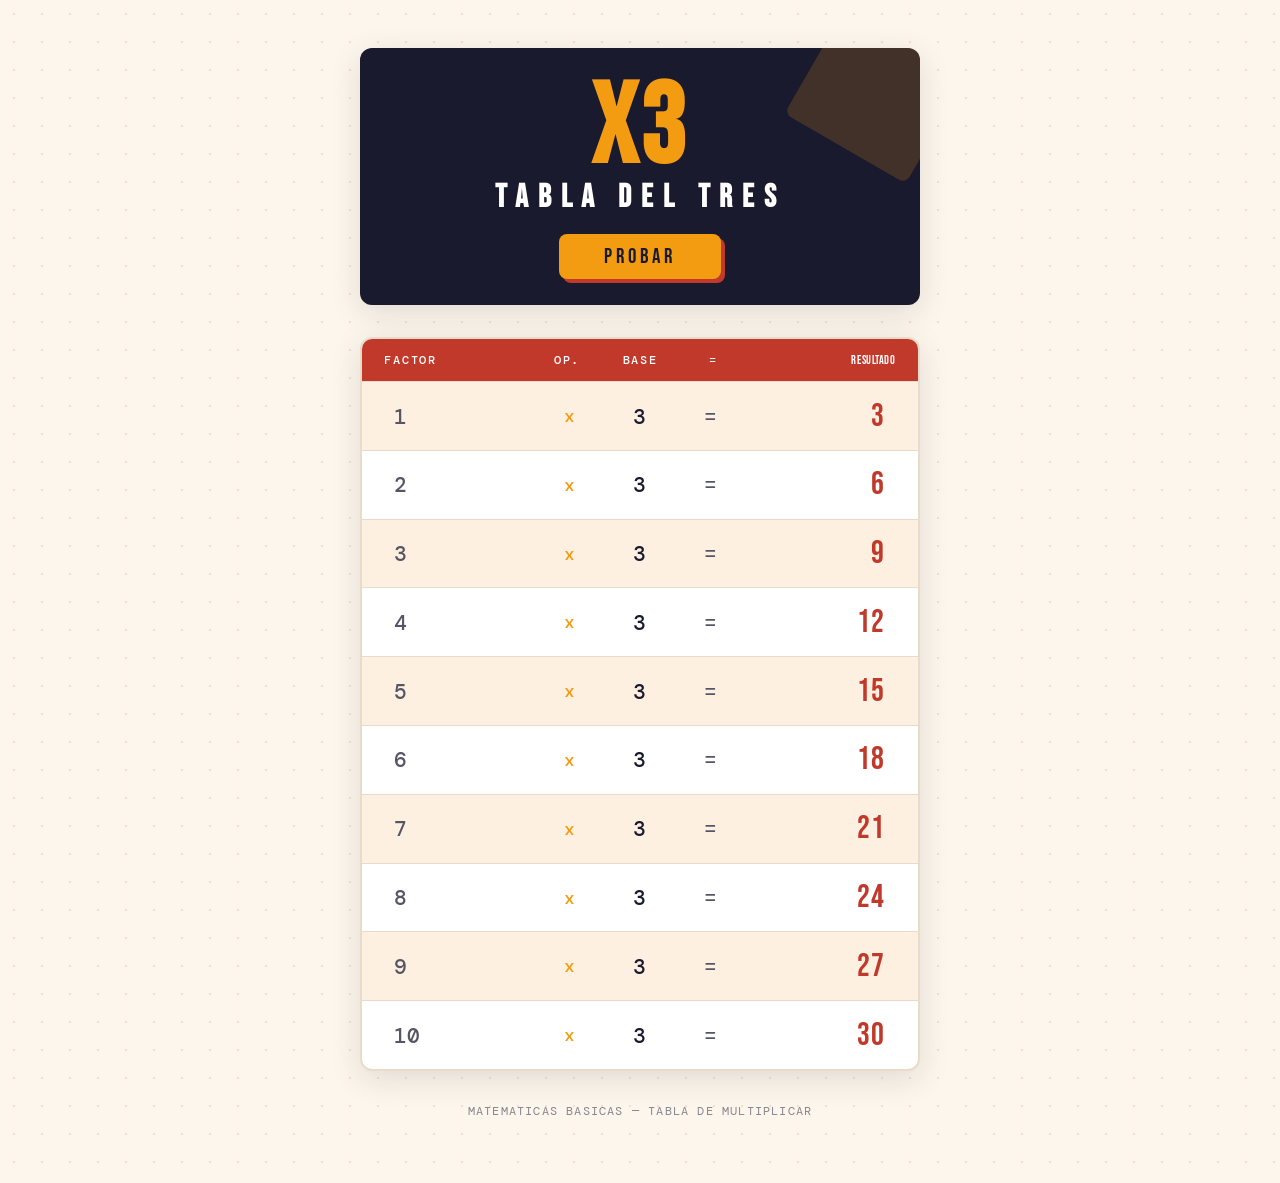
==== multiplicar.html @ 7113e29f "se genero el HTML y CSS mediate IA" ====
<!DOCTYPE html>
<html lang="es">
<head>
  <meta charset="UTF-8" />
  <meta name="viewport" content="width=device-width, initial-scale=1.0" />
  <title>Tabla del 3</title>
  <link rel="preconnect" href="https://fonts.googleapis.com" />
  <link rel="preconnect" href="https://fonts.gstatic.com" crossorigin />
  <link
    href="https://fonts.googleapis.com/css2?family=Bebas+Neue&family=DM+Mono:wght@400;500&display=swap"
    rel="stylesheet"
  />
  <link rel="stylesheet" href="multiplicar.css" />
</head>
<body>

  <div class="page-wrapper">

    <header class="site-header">
      <div class="header-decoration"></div>
      <h1 class="site-title">
        <span class="title-x3">x3</span>
        <span class="title-main">Tabla del Tres</span>
      </h1>
      <button class="btn-probar" type="button">PROBAR</button>
    </header>

    <main class="main-content">
      <div class="table-card">

        <div class="table-row header-row">
          <span class="cell cell-factor">Factor</span>
          <span class="cell cell-op">Op.</span>
          <span class="cell cell-base">Base</span>
          <span class="cell cell-eq">=</span>
          <span class="cell cell-result">Resultado</span>
        </div>

        <div class="table-row">
          <span class="cell cell-factor">1</span>
          <span class="cell cell-op">x</span>
          <span class="cell cell-base">3</span>
          <span class="cell cell-eq">=</span>
          <span class="cell cell-result">3</span>
        </div>

        <div class="table-row">
          <span class="cell cell-factor">2</span>
          <span class="cell cell-op">x</span>
          <span class="cell cell-base">3</span>
          <span class="cell cell-eq">=</span>
          <span class="cell cell-result">6</span>
        </div>

        <div class="table-row">
          <span class="cell cell-factor">3</span>
          <span class="cell cell-op">x</span>
          <span class="cell cell-base">3</span>
          <span class="cell cell-eq">=</span>
          <span class="cell cell-result">9</span>
        </div>

        <div class="table-row">
          <span class="cell cell-factor">4</span>
          <span class="cell cell-op">x</span>
          <span class="cell cell-base">3</span>
          <span class="cell cell-eq">=</span>
          <span class="cell cell-result">12</span>
        </div>

        <div class="table-row">
          <span class="cell cell-factor">5</span>
          <span class="cell cell-op">x</span>
          <span class="cell cell-base">3</span>
          <span class="cell cell-eq">=</span>
          <span class="cell cell-result">15</span>
        </div>

        <div class="table-row">
          <span class="cell cell-factor">6</span>
          <span class="cell cell-op">x</span>
          <span class="cell cell-base">3</span>
          <span class="cell cell-eq">=</span>
          <span class="cell cell-result">18</span>
        </div>

        <div class="table-row">
          <span class="cell cell-factor">7</span>
          <span class="cell cell-op">x</span>
          <span class="cell cell-base">3</span>
          <span class="cell cell-eq">=</span>
          <span class="cell cell-result">21</span>
        </div>

        <div class="table-row">
          <span class="cell cell-factor">8</span>
          <span class="cell cell-op">x</span>
          <span class="cell cell-base">3</span>
          <span class="cell cell-eq">=</span>
          <span class="cell cell-result">24</span>
        </div>

        <div class="table-row">
          <span class="cell cell-factor">9</span>
          <span class="cell cell-op">x</span>
          <span class="cell cell-base">3</span>
          <span class="cell cell-eq">=</span>
          <span class="cell cell-result">27</span>
        </div>

        <div class="table-row row-last">
          <span class="cell cell-factor">10</span>
          <span class="cell cell-op">x</span>
          <span class="cell cell-base">3</span>
          <span class="cell cell-eq">=</span>
          <span class="cell cell-result">30</span>
        </div>

      </div>
    </main>

    <footer class="site-footer">
      <p>Matematicas Basicas &mdash; Tabla de Multiplicar</p>
    </footer>

  </div>

</body>
</html>
---- multiplicar.css ----
/* ============================================
   estilos.css  —  Tabla del 3
   Guarda este archivo con el nombre: estilos.css
   en la misma carpeta que index.html
   ============================================ */

/* ---------- Variables ---------- */
:root {
  --clr-bg:        #fdf6ec;
  --clr-surface:   #ffffff;
  --clr-primary:   #c0392b;
  --clr-primary-d: #96281b;
  --clr-accent:    #f39c12;
  --clr-dark:      #1a1a2e;
  --clr-mid:       #555566;
  --clr-border:    #e8dcc8;
  --clr-row-alt:   #fdf0e0;
  --clr-result:    #c0392b;

  --ff-display: 'Bebas Neue', sans-serif;
  --ff-mono:    'DM Mono', monospace;

  --radius:  12px;
  --shadow:  0 8px 32px rgba(26,26,46,0.12);
  --trans:   0.25s ease;
}

/* ---------- Reset & Base ---------- */
*, *::before, *::after {
  box-sizing: border-box;
  margin: 0;
  padding: 0;
}

html {
  font-size: 16px;
  scroll-behavior: smooth;
}

body {
  background-color: var(--clr-bg);
  color: var(--clr-dark);
  font-family: var(--ff-mono);
  min-height: 100vh;
  /* Subtle dot-grid texture (CSS only) */
  background-image:
    radial-gradient(circle, #c0392b22 1px, transparent 1px);
  background-size: 28px 28px;
}

/* ---------- Page Wrapper ---------- */
.page-wrapper {
  min-height: 100vh;
  display: flex;
  flex-direction: column;
  align-items: center;
  padding: 2rem 1rem 3rem;
  gap: 2rem;
}

/* ---------- Header ---------- */
.site-header {
  position: relative;
  width: 100%;
  max-width: 560px;
  display: flex;
  flex-direction: column;
  align-items: center;
  gap: 1.2rem;
  padding: 2rem 2rem 1.6rem;
  background: var(--clr-dark);
  border-radius: var(--radius);
  box-shadow: var(--shadow);
  overflow: hidden;
}

/* Decorative diagonal stripe */
.header-decoration {
  position: absolute;
  top: -30px;
  right: -30px;
  width: 140px;
  height: 140px;
  background: var(--clr-accent);
  transform: rotate(30deg);
  opacity: 0.18;
  border-radius: 8px;
  pointer-events: none;
}

/* ---------- Title ---------- */
.site-title {
  display: flex;
  flex-direction: column;
  align-items: center;
  line-height: 1;
  gap: 0.1rem;
}

.title-x3 {
  font-family: var(--ff-display);
  font-size: clamp(4rem, 14vw, 7rem);
  color: var(--clr-accent);
  letter-spacing: 0.04em;
  line-height: 0.9;
  animation: fadeSlideDown 0.6s ease both;
}

.title-main {
  font-family: var(--ff-display);
  font-size: clamp(1.2rem, 5vw, 2rem);
  color: var(--clr-surface);
  letter-spacing: 0.3em;
  text-transform: uppercase;
  animation: fadeSlideDown 0.7s 0.1s ease both;
}

/* ---------- Button PROBAR ---------- */
.btn-probar {
  font-family: var(--ff-display);
  font-size: 1.3rem;
  letter-spacing: 0.2em;
  color: var(--clr-dark);
  background: var(--clr-accent);
  border: none;
  border-radius: 8px;
  padding: 0.65rem 2.8rem;
  cursor: pointer;
  box-shadow: 4px 4px 0px var(--clr-primary);
  transition: transform var(--trans), box-shadow var(--trans);
  animation: fadeSlideDown 0.8s 0.2s ease both;
}

.btn-probar:hover {
  transform: translate(-2px, -2px);
  box-shadow: 6px 6px 0px var(--clr-primary);
}

.btn-probar:active {
  transform: translate(2px, 2px);
  box-shadow: 2px 2px 0px var(--clr-primary);
}

/* ---------- Main Content ---------- */
.main-content {
  width: 100%;
  max-width: 560px;
  animation: fadeSlideUp 0.7s 0.3s ease both;
}

/* ---------- Table Card ---------- */
.table-card {
  background: var(--clr-surface);
  border-radius: var(--radius);
  box-shadow: var(--shadow);
  overflow: hidden;
  border: 2px solid var(--clr-border);
}

/* ---------- Rows ---------- */
.table-row {
  display: grid;
  grid-template-columns: 2fr 1fr 1fr 1fr 2fr;
  align-items: center;
  padding: 0.75rem 1.4rem;
  border-bottom: 1px solid var(--clr-border);
  transition: background var(--trans);
}

.table-row:nth-child(even) {
  background: var(--clr-row-alt);
}

.table-row:hover {
  background: #fdebd0;
}

.table-row.header-row {
  background: var(--clr-primary);
  color: #ffffff;
  font-size: 0.72rem;
  letter-spacing: 0.15em;
  text-transform: uppercase;
  padding: 0.85rem 1.4rem;
  cursor: default;
}

.table-row.header-row:hover {
  background: var(--clr-primary);
}

.table-row.row-last {
  border-bottom: none;
}

/* ---------- Cells ---------- */
.cell {
  font-family: var(--ff-mono);
  font-size: clamp(1rem, 3.5vw, 1.3rem);
  text-align: center;
}

.cell-factor {
  text-align: left;
  font-weight: 500;
  color: var(--clr-mid);
}

.cell-op {
  color: var(--clr-accent);
  font-weight: 500;
  font-size: 1.1em;
}

.cell-base {
  color: var(--clr-dark);
  font-weight: 500;
}

.cell-eq {
  color: var(--clr-mid);
}

.cell-result {
  text-align: right;
  font-family: var(--ff-display);
  font-size: clamp(1.4rem, 5vw, 2rem);
  color: var(--clr-result);
  letter-spacing: 0.05em;
}

/* Override header cells */
.header-row .cell,
.header-row .cell-factor,
.header-row .cell-op,
.header-row .cell-base,
.header-row .cell-eq,
.header-row .cell-result {
  color: #ffffff;
  font-size: 0.72rem;
}

/* ---------- Footer ---------- */
.site-footer {
  font-size: 0.75rem;
  color: var(--clr-mid);
  letter-spacing: 0.1em;
  text-transform: uppercase;
  opacity: 0.7;
}

/* ---------- Animations ---------- */
@keyframes fadeSlideDown {
  from {
    opacity: 0;
    transform: translateY(-18px);
  }
  to {
    opacity: 1;
    transform: translateY(0);
  }
}

@keyframes fadeSlideUp {
  from {
    opacity: 0;
    transform: translateY(22px);
  }
  to {
    opacity: 1;
    transform: translateY(0);
  }
}

/* ---------- Responsive ---------- */
@media (max-width: 400px) {
  .site-header {
    padding: 1.5rem 1rem 1.2rem;
  }

  .table-row {
    padding: 0.65rem 0.9rem;
    grid-template-columns: 1.5fr 0.8fr 0.8fr 0.8fr 1.8fr;
  }

  .btn-probar {
    font-size: 1.1rem;
    padding: 0.6rem 2rem;
  }
}

@media (min-width: 768px) {
  .page-wrapper {
    padding: 3rem 2rem 4rem;
  }

  .table-row {
    padding: 0.9rem 2rem;
  }
}
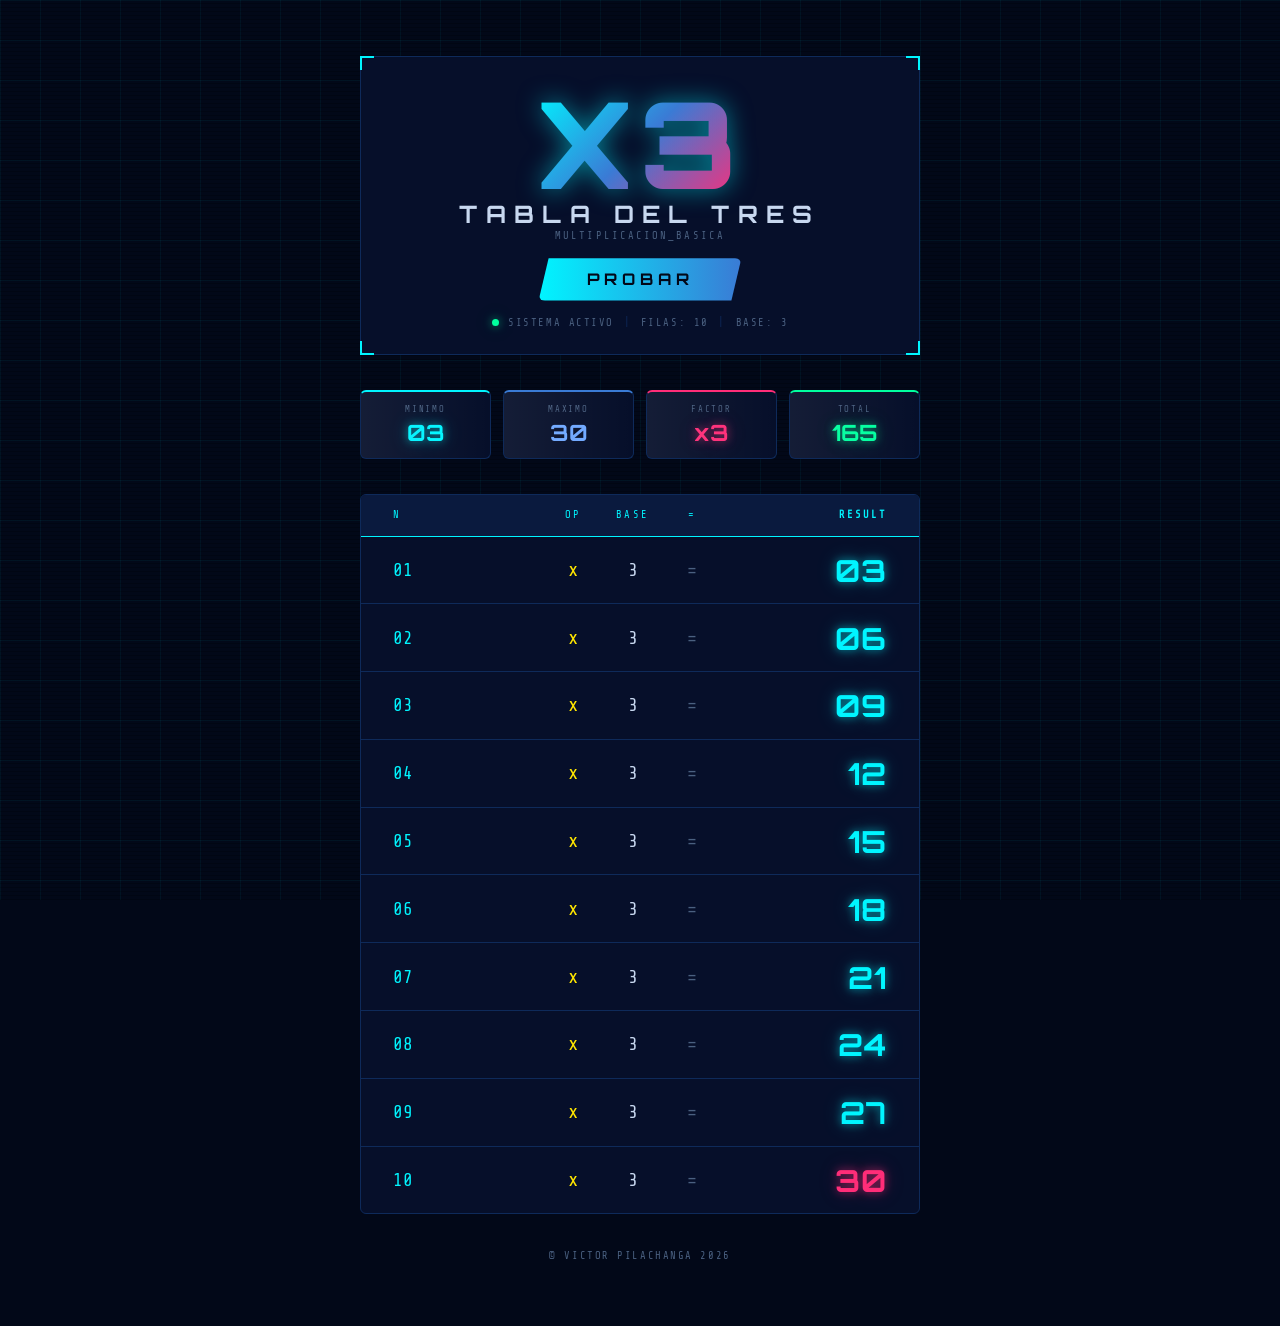
==== commit da47648a: "se mejoro la interfaz mediante IA" ====
--- a/multiplicar.html
+++ b/multiplicar.html
@@ -2,128 +2,167 @@
 <html lang="es">
 <head>
   <meta charset="UTF-8" />
-  <meta name="viewport" content="width=device-width, initial-scale=1.0" />
-  <title>Tabla del 3</title>
+  <meta name="viewport" content="width=device-width, initial-scale=1.0"/>
+  <title>Tabla del 3 — Tech Edition</title>
+  <link rel="stylesheet" href="multiplicar.css" />
   <link rel="preconnect" href="https://fonts.googleapis.com" />
   <link rel="preconnect" href="https://fonts.gstatic.com" crossorigin />
-  <link
-    href="https://fonts.googleapis.com/css2?family=Bebas+Neue&family=DM+Mono:wght@400;500&display=swap"
-    rel="stylesheet"
-  />
-  <link rel="stylesheet" href="multiplicar.css" />
+  <link href="https://fonts.googleapis.com/css2?family=Orbitron:wght@400;700;900&family=Share+Tech+Mono&family=Exo+2:wght@300;400;600&display=swap" rel="stylesheet" />
 </head>
 <body>
 
+  <!-- Grid Background -->
+  <div class="bg-grid" aria-hidden="true"></div>
+  <div class="scanlines" aria-hidden="true"></div>
+
   <div class="page-wrapper">
 
+    <!-- HEADER -->
     <header class="site-header">
-      <div class="header-decoration"></div>
-      <h1 class="site-title">
-        <span class="title-x3">x3</span>
-        <span class="title-main">Tabla del Tres</span>
-      </h1>
+      <div class="corner tl" aria-hidden="true"></div>
+      <div class="corner tr" aria-hidden="true"></div>
+      <div class="corner bl" aria-hidden="true"></div>
+      <div class="corner br" aria-hidden="true"></div>
+
+
+      <div class="site-title">
+        <span class="title-x3">X3</span>
+        <span class="title-main">TABLA DEL TRES</span>
+        <span class="title-sub">MULTIPLICACION_BASICA</span>
+      </div>
+
       <button class="btn-probar" type="button">PROBAR</button>
+
+      <div class="status-bar">
+        <span class="status-dot" aria-hidden="true"></span>
+        SISTEMA ACTIVO
+        <span class="status-sep" aria-hidden="true">|</span>
+        FILAS: 10
+        <span class="status-sep" aria-hidden="true">|</span>
+        BASE: 3
+      </div>
     </header>
 
+    <!-- STATS -->
+    <div class="stats-strip">
+      <div class="stat-card stat-cyan">
+        <span class="stat-label">MINIMO</span>
+        <span class="stat-value">03</span>
+      </div>
+      <div class="stat-card stat-blue">
+        <span class="stat-label">MAXIMO</span>
+        <span class="stat-value">30</span>
+      </div>
+      <div class="stat-card stat-pink">
+        <span class="stat-label">FACTOR</span>
+        <span class="stat-value">x3</span>
+      </div>
+      <div class="stat-card stat-green">
+        <span class="stat-label">TOTAL</span>
+        <span class="stat-value">165</span>
+      </div>
+    </div>
+
+    <!-- TABLE -->
     <main class="main-content">
       <div class="table-card">
 
         <div class="table-row header-row">
-          <span class="cell cell-factor">Factor</span>
-          <span class="cell cell-op">Op.</span>
-          <span class="cell cell-base">Base</span>
+          <span class="cell cell-factor">N</span>
+          <span class="cell cell-op">OP</span>
+          <span class="cell cell-base">BASE</span>
           <span class="cell cell-eq">=</span>
-          <span class="cell cell-result">Resultado</span>
+          <span class="cell cell-result">RESULT</span>
         </div>
 
-        <div class="table-row">
-          <span class="cell cell-factor">1</span>
+        <div class="table-row" style="--i:1">
+          <span class="cell cell-factor">01</span>
           <span class="cell cell-op">x</span>
           <span class="cell cell-base">3</span>
           <span class="cell cell-eq">=</span>
-          <span class="cell cell-result">3</span>
+          <span class="cell cell-result">03</span>
         </div>
 
-        <div class="table-row">
-          <span class="cell cell-factor">2</span>
+        <div class="table-row" style="--i:2">
+          <span class="cell cell-factor">02</span>
           <span class="cell cell-op">x</span>
           <span class="cell cell-base">3</span>
           <span class="cell cell-eq">=</span>
-          <span class="cell cell-result">6</span>
+          <span class="cell cell-result">06</span>
         </div>
 
-        <div class="table-row">
-          <span class="cell cell-factor">3</span>
+        <div class="table-row" style="--i:3">
+          <span class="cell cell-factor">03</span>
           <span class="cell cell-op">x</span>
           <span class="cell cell-base">3</span>
           <span class="cell cell-eq">=</span>
-          <span class="cell cell-result">9</span>
+          <span class="cell cell-result">09</span>
         </div>
 
-        <div class="table-row">
-          <span class="cell cell-factor">4</span>
+        <div class="table-row" style="--i:4">
+          <span class="cell cell-factor">04</span>
           <span class="cell cell-op">x</span>
           <span class="cell cell-base">3</span>
           <span class="cell cell-eq">=</span>
           <span class="cell cell-result">12</span>
         </div>
 
-        <div class="table-row">
-          <span class="cell cell-factor">5</span>
+        <div class="table-row" style="--i:5">
+          <span class="cell cell-factor">05</span>
           <span class="cell cell-op">x</span>
           <span class="cell cell-base">3</span>
           <span class="cell cell-eq">=</span>
           <span class="cell cell-result">15</span>
         </div>
 
-        <div class="table-row">
-          <span class="cell cell-factor">6</span>
+        <div class="table-row" style="--i:6">
+          <span class="cell cell-factor">06</span>
           <span class="cell cell-op">x</span>
           <span class="cell cell-base">3</span>
           <span class="cell cell-eq">=</span>
           <span class="cell cell-result">18</span>
         </div>
 
-        <div class="table-row">
-          <span class="cell cell-factor">7</span>
+        <div class="table-row" style="--i:7">
+          <span class="cell cell-factor">07</span>
           <span class="cell cell-op">x</span>
           <span class="cell cell-base">3</span>
           <span class="cell cell-eq">=</span>
           <span class="cell cell-result">21</span>
         </div>
 
-        <div class="table-row">
-          <span class="cell cell-factor">8</span>
+        <div class="table-row" style="--i:8">
+          <span class="cell cell-factor">08</span>
           <span class="cell cell-op">x</span>
           <span class="cell cell-base">3</span>
           <span class="cell cell-eq">=</span>
           <span class="cell cell-result">24</span>
         </div>
 
-        <div class="table-row">
-          <span class="cell cell-factor">9</span>
+        <div class="table-row" style="--i:9">
+          <span class="cell cell-factor">09</span>
           <span class="cell cell-op">x</span>
           <span class="cell cell-base">3</span>
           <span class="cell cell-eq">=</span>
           <span class="cell cell-result">27</span>
         </div>
 
-        <div class="table-row row-last">
+        <div class="table-row row-last" style="--i:10">
           <span class="cell cell-factor">10</span>
           <span class="cell cell-op">x</span>
           <span class="cell cell-base">3</span>
           <span class="cell cell-eq">=</span>
-          <span class="cell cell-result">30</span>
+          <span class="cell cell-result neon-pink">30</span>
         </div>
 
       </div>
     </main>
 
+    <!-- FOOTER -->
     <footer class="site-footer">
-      <p>Matematicas Basicas &mdash; Tabla de Multiplicar</p>
+      <span>&copy; VICTOR PILACHANGA 2026</span>
     </footer>
 
   </div>
-
 </body>
 </html>
--- a/multiplicar.css
+++ b/multiplicar.css
@@ -1,31 +1,38 @@
-/* ============================================
-   estilos.css  —  Tabla del 3
-   Guarda este archivo con el nombre: estilos.css
-   en la misma carpeta que index.html
-   ============================================ */
+/* ============================================================
+   estilos.css  —  Tabla del 3  |  Tech / Cyberpunk Edition
+   Guardar como: estilos.css  (misma carpeta que index.html)
+   ============================================================ */
+
+/* ---------- Google Fonts (fallback local) ---------- */
+/* Ya cargadas desde el <head> del HTML */
 
 /* ---------- Variables ---------- */
 :root {
-  --clr-bg:        #fdf6ec;
-  --clr-surface:   #ffffff;
-  --clr-primary:   #c0392b;
-  --clr-primary-d: #96281b;
-  --clr-accent:    #f39c12;
-  --clr-dark:      #1a1a2e;
-  --clr-mid:       #555566;
-  --clr-border:    #e8dcc8;
-  --clr-row-alt:   #fdf0e0;
-  --clr-result:    #c0392b;
-
-  --ff-display: 'Bebas Neue', sans-serif;
-  --ff-mono:    'DM Mono', monospace;
-
-  --radius:  12px;
-  --shadow:  0 8px 32px rgba(26,26,46,0.12);
-  --trans:   0.25s ease;
-}
-
-/* ---------- Reset & Base ---------- */
+  --clr-bg:        #020818;
+  --clr-surface:   #060f2a;
+  --clr-surface2:  #0a1a3e;
+  --clr-border:    #0e2a5a;
+  --clr-cyan:      #00f5ff;
+  --clr-blue:      #3a7bd5;
+  --clr-pink:      #ff2d78;
+  --clr-green:     #00ff9f;
+  --clr-yellow:    #ffe600;
+  --clr-text:      #c8d8f0;
+  --clr-muted:     #4a6080;
+
+  --ff-display: 'Orbitron', monospace;
+  --ff-mono:    'Share Tech Mono', monospace;
+  --ff-body:    'Exo 2', sans-serif;
+
+  --glow-cyan:  0 0 8px #00f5ff88, 0 0 20px #00f5ff44;
+  --glow-pink:  0 0 8px #ff2d7888, 0 0 20px #ff2d7844;
+  --glow-green: 0 0 8px #00ff9f88, 0 0 20px #00ff9f44;
+
+  --radius: 6px;
+  --trans: 0.25s ease;
+}
+
+/* ---------- Reset ---------- */
 *, *::before, *::after {
   box-sizing: border-box;
   margin: 0;
@@ -39,23 +46,55 @@
 
 body {
   background-color: var(--clr-bg);
-  color: var(--clr-dark);
-  font-family: var(--ff-mono);
+  color: var(--clr-text);
+  font-family: var(--ff-body);
   min-height: 100vh;
-  /* Subtle dot-grid texture (CSS only) */
+  overflow-x: hidden;
+}
+
+/* ---------- Animated Grid Background ---------- */
+.bg-grid {
+  position: fixed;
+  inset: 0;
   background-image:
-    radial-gradient(circle, #c0392b22 1px, transparent 1px);
-  background-size: 28px 28px;
+    linear-gradient(rgba(0,245,255,0.05) 1px, transparent 1px),
+    linear-gradient(90deg, rgba(0,245,255,0.05) 1px, transparent 1px);
+  background-size: 40px 40px;
+  animation: gridScroll 18s linear infinite;
+  pointer-events: none;
+  z-index: 0;
+}
+
+@keyframes gridScroll {
+  from { background-position: 0 0; }
+  to   { background-position: 40px 40px; }
+}
+
+/* ---------- Scanlines Overlay ---------- */
+.scanlines {
+  position: fixed;
+  inset: 0;
+  background: repeating-linear-gradient(
+    to bottom,
+    transparent 0px,
+    transparent 3px,
+    rgba(0,0,0,0.18) 3px,
+    rgba(0,0,0,0.18) 4px
+  );
+  pointer-events: none;
+  z-index: 1;
 }
 
 /* ---------- Page Wrapper ---------- */
 .page-wrapper {
+  position: relative;
+  z-index: 2;
   min-height: 100vh;
   display: flex;
   flex-direction: column;
   align-items: center;
-  padding: 2rem 1rem 3rem;
-  gap: 2rem;
+  padding: 2.5rem 1rem 3rem;
+  gap: 1.8rem;
 }
 
 /* ---------- Header ---------- */
@@ -66,26 +105,47 @@
   display: flex;
   flex-direction: column;
   align-items: center;
-  gap: 1.2rem;
+  gap: 1rem;
   padding: 2rem 2rem 1.6rem;
-  background: var(--clr-dark);
+  background: var(--clr-surface);
+  border: 1px solid var(--clr-border);
   border-radius: var(--radius);
-  box-shadow: var(--shadow);
-  overflow: hidden;
-}
-
-/* Decorative diagonal stripe */
-.header-decoration {
+  animation: fadeDown 0.7s ease both;
+}
+
+/* HUD Corner decorations */
+.corner {
   position: absolute;
-  top: -30px;
-  right: -30px;
-  width: 140px;
-  height: 140px;
-  background: var(--clr-accent);
-  transform: rotate(30deg);
-  opacity: 0.18;
-  border-radius: 8px;
-  pointer-events: none;
+  width: 14px;
+  height: 14px;
+  border-color: var(--clr-cyan);
+  border-style: solid;
+}
+.corner.tl { top: -1px; left: -1px;
+  border-width: 2px 0 0 2px; }
+.corner.tr { top: -1px; right: -1px;
+  border-width: 2px 2px 0 0; }
+.corner.bl { bottom: -1px; left: -1px;
+  border-width: 0 0 2px 2px; }
+.corner.br { bottom: -1px; right: -1px;
+  border-width: 0 2px 2px 0; }
+
+/* ---------- Badge ---------- */
+.header-badge {
+  font-family: var(--ff-mono);
+  font-size: 0.65rem;
+  letter-spacing: 0.25em;
+  color: var(--clr-cyan);
+  border: 1px solid var(--clr-cyan);
+  padding: 0.2rem 0.9rem;
+  border-radius: 2px;
+  text-transform: uppercase;
+  animation: pulseBorder 2.5s ease infinite;
+}
+
+@keyframes pulseBorder {
+  0%, 100% { box-shadow: none; }
+  50%       { box-shadow: var(--glow-cyan); }
 }
 
 /* ---------- Title ---------- */
@@ -93,140 +153,306 @@
   display: flex;
   flex-direction: column;
   align-items: center;
-  line-height: 1;
   gap: 0.1rem;
 }
 
 .title-x3 {
   font-family: var(--ff-display);
-  font-size: clamp(4rem, 14vw, 7rem);
-  color: var(--clr-accent);
-  letter-spacing: 0.04em;
+  font-size: clamp(4.5rem, 16vw, 7.5rem);
+  font-weight: 900;
   line-height: 0.9;
-  animation: fadeSlideDown 0.6s ease both;
+  letter-spacing: 0.05em;
+  background: linear-gradient(135deg, var(--clr-cyan) 0%, var(--clr-blue) 50%, var(--clr-pink) 100%);
+  -webkit-background-clip: text;
+  -webkit-text-fill-color: transparent;
+  background-clip: text;
+  animation: gradientShift 4s ease infinite alternate, fadeDown 0.8s ease both;
+  filter: drop-shadow(0 0 12px rgba(0,245,255,0.5));
+}
+
+@keyframes gradientShift {
+  from { filter: drop-shadow(0 0 10px rgba(0,245,255,0.5)); }
+  to   { filter: drop-shadow(0 0 22px rgba(255,45,120,0.6)); }
 }
 
 .title-main {
   font-family: var(--ff-display);
-  font-size: clamp(1.2rem, 5vw, 2rem);
-  color: var(--clr-surface);
-  letter-spacing: 0.3em;
+  font-size: clamp(0.9rem, 3.5vw, 1.5rem);
+  font-weight: 700;
+  color: var(--clr-text);
+  letter-spacing: 0.35em;
   text-transform: uppercase;
-  animation: fadeSlideDown 0.7s 0.1s ease both;
+  animation: fadeDown 0.85s 0.1s ease both;
+}
+
+.title-sub {
+  font-family: var(--ff-mono);
+  font-size: 0.65rem;
+  color: var(--clr-muted);
+  letter-spacing: 0.2em;
+  animation: fadeDown 0.9s 0.15s ease both;
 }
 
 /* ---------- Button PROBAR ---------- */
 .btn-probar {
   font-family: var(--ff-display);
-  font-size: 1.3rem;
+  font-size: 1rem;
+  font-weight: 700;
+  letter-spacing: 0.3em;
+  color: var(--clr-bg);
+  background: linear-gradient(90deg, var(--clr-cyan), var(--clr-blue));
+  border: none;
+  border-radius: var(--radius);
+  padding: 0.7rem 3rem;
+  cursor: pointer;
+  clip-path: polygon(10px 0%, 100% 0%, calc(100% - 10px) 100%, 0% 100%);
+  position: relative;
+  overflow: hidden;
+  transition: transform var(--trans), box-shadow var(--trans);
+  animation: fadeDown 0.95s 0.2s ease both;
+}
+
+.btn-probar::before {
+  content: '';
+  position: absolute;
+  inset: 0;
+  background: linear-gradient(90deg, transparent, rgba(255,255,255,0.25), transparent);
+  transform: translateX(-100%);
+  transition: transform 0.45s ease;
+}
+
+.btn-probar:hover {
+  transform: translateY(-3px);
+  box-shadow: 0 6px 24px rgba(0,245,255,0.5);
+}
+
+.btn-probar:hover::before {
+  transform: translateX(100%);
+}
+
+.btn-probar:active {
+  transform: translateY(0px);
+  box-shadow: none;
+}
+
+/* ---------- Status Bar ---------- */
+.status-bar {
+  font-family: var(--ff-mono);
+  font-size: 0.65rem;
+  letter-spacing: 0.15em;
+  color: var(--clr-muted);
+  display: flex;
+  align-items: center;
+  gap: 0.6rem;
+  text-transform: uppercase;
+}
+
+.status-dot {
+  display: inline-block;
+  width: 7px;
+  height: 7px;
+  border-radius: 50%;
+  background: var(--clr-green);
+  box-shadow: var(--glow-green);
+  animation: blink 1.4s step-end infinite;
+}
+
+@keyframes blink {
+  0%, 100% { opacity: 1; }
+  50%       { opacity: 0.2; }
+}
+
+.status-sep {
+  color: var(--clr-border);
+}
+
+/* ---------- Stats Strip ---------- */
+.stats-strip {
+  display: grid;
+  grid-template-columns: repeat(4, 1fr);
+  gap: 0.75rem;
+  width: 100%;
+  max-width: 560px;
+  animation: fadeUp 0.8s 0.3s ease both;
+}
+
+.stat-card {
+  position: relative;
+  background: var(--clr-surface);
+  border: 1px solid var(--clr-border);
+  border-radius: var(--radius);
+  padding: 0.75rem 0.5rem;
+  display: flex;
+  flex-direction: column;
+  align-items: center;
+  gap: 0.2rem;
+  overflow: hidden;
+}
+
+/* Sweep animation on each card */
+.stat-card::after {
+  content: '';
+  position: absolute;
+  top: 0; left: -100%; right: 0; bottom: 0;
+  background: linear-gradient(90deg, transparent, rgba(255,255,255,0.06), transparent);
+  animation: sweep 3s ease infinite;
+}
+
+.stat-card:nth-child(2)::after { animation-delay: 0.5s; }
+.stat-card:nth-child(3)::after { animation-delay: 1s; }
+.stat-card:nth-child(4)::after { animation-delay: 1.5s; }
+
+@keyframes sweep {
+  from { transform: translateX(0); }
+  to   { transform: translateX(300%); }
+}
+
+.stat-cyan  { border-top: 2px solid var(--clr-cyan); }
+.stat-blue  { border-top: 2px solid var(--clr-blue); }
+.stat-pink  { border-top: 2px solid var(--clr-pink); }
+.stat-green { border-top: 2px solid var(--clr-green); }
+
+.stat-label {
+  font-family: var(--ff-mono);
+  font-size: 0.55rem;
   letter-spacing: 0.2em;
-  color: var(--clr-dark);
-  background: var(--clr-accent);
-  border: none;
-  border-radius: 8px;
-  padding: 0.65rem 2.8rem;
-  cursor: pointer;
-  box-shadow: 4px 4px 0px var(--clr-primary);
-  transition: transform var(--trans), box-shadow var(--trans);
-  animation: fadeSlideDown 0.8s 0.2s ease both;
-}
-
-.btn-probar:hover {
-  transform: translate(-2px, -2px);
-  box-shadow: 6px 6px 0px var(--clr-primary);
-}
-
-.btn-probar:active {
-  transform: translate(2px, 2px);
-  box-shadow: 2px 2px 0px var(--clr-primary);
-}
+  color: var(--clr-muted);
+  text-transform: uppercase;
+}
+
+.stat-value {
+  font-family: var(--ff-display);
+  font-size: clamp(1rem, 3.5vw, 1.4rem);
+  font-weight: 700;
+  color: var(--clr-text);
+}
+
+.stat-cyan  .stat-value { color: var(--clr-cyan);  text-shadow: var(--glow-cyan); }
+.stat-pink  .stat-value { color: var(--clr-pink);  text-shadow: var(--glow-pink); }
+.stat-green .stat-value { color: var(--clr-green); text-shadow: var(--glow-green); }
+.stat-blue  .stat-value { color: #6fa8ff; }
 
 /* ---------- Main Content ---------- */
 .main-content {
   width: 100%;
   max-width: 560px;
-  animation: fadeSlideUp 0.7s 0.3s ease both;
+  animation: fadeUp 0.9s 0.4s ease both;
 }
 
 /* ---------- Table Card ---------- */
 .table-card {
   background: var(--clr-surface);
+  border: 1px solid var(--clr-border);
   border-radius: var(--radius);
-  box-shadow: var(--shadow);
   overflow: hidden;
-  border: 2px solid var(--clr-border);
 }
 
 /* ---------- Rows ---------- */
 .table-row {
   display: grid;
-  grid-template-columns: 2fr 1fr 1fr 1fr 2fr;
-  align-items: center;
-  padding: 0.75rem 1.4rem;
+  grid-template-columns: 2fr 0.8fr 0.8fr 0.8fr 2.2fr;
+  align-items: center;
+  padding: 0.8rem 1.5rem;
   border-bottom: 1px solid var(--clr-border);
+  position: relative;
+  overflow: hidden;
+  opacity: 0;
+  animation: rowReveal 0.5s ease forwards;
+  animation-delay: calc(0.05s * var(--i, 0) + 0.5s);
   transition: background var(--trans);
 }
 
-.table-row:nth-child(even) {
-  background: var(--clr-row-alt);
-}
-
 .table-row:hover {
-  background: #fdebd0;
-}
-
-.table-row.header-row {
-  background: var(--clr-primary);
-  color: #ffffff;
-  font-size: 0.72rem;
-  letter-spacing: 0.15em;
-  text-transform: uppercase;
-  padding: 0.85rem 1.4rem;
-  cursor: default;
-}
-
-.table-row.header-row:hover {
-  background: var(--clr-primary);
-}
-
+  background: var(--clr-surface2);
+}
+
+/* Neon left accent on hover */
+.table-row::before {
+  content: '';
+  position: absolute;
+  left: 0; top: 0; bottom: 0;
+  width: 2px;
+  background: var(--clr-cyan);
+  transform: scaleY(0);
+  transition: transform 0.2s ease;
+  box-shadow: var(--glow-cyan);
+}
+
+.table-row:hover::before {
+  transform: scaleY(1);
+}
+
+.table-row:last-child,
 .table-row.row-last {
   border-bottom: none;
 }
 
+/* Header row */
+.table-row.header-row {
+  background: var(--clr-surface2);
+  border-bottom: 1px solid var(--clr-cyan);
+  opacity: 1;
+  animation: none;
+}
+
+.table-row.header-row::before {
+  display: none;
+}
+
+.table-row.header-row:hover {
+  background: var(--clr-surface2);
+}
+
+@keyframes rowReveal {
+  from {
+    opacity: 0;
+    transform: translateX(-12px);
+  }
+  to {
+    opacity: 1;
+    transform: translateX(0);
+  }
+}
+
 /* ---------- Cells ---------- */
 .cell {
   font-family: var(--ff-mono);
-  font-size: clamp(1rem, 3.5vw, 1.3rem);
+  font-size: clamp(1rem, 3.2vw, 1.15rem);
   text-align: center;
 }
 
 .cell-factor {
   text-align: left;
-  font-weight: 500;
-  color: var(--clr-mid);
+  color: var(--clr-cyan);
+  font-size: clamp(0.9rem, 3vw, 1.1rem);
 }
 
 .cell-op {
-  color: var(--clr-accent);
-  font-weight: 500;
-  font-size: 1.1em;
+  color: var(--clr-yellow);
+  font-size: 1.2em;
 }
 
 .cell-base {
-  color: var(--clr-dark);
-  font-weight: 500;
+  color: var(--clr-text);
 }
 
 .cell-eq {
-  color: var(--clr-mid);
+  color: var(--clr-muted);
 }
 
 .cell-result {
   text-align: right;
   font-family: var(--ff-display);
-  font-size: clamp(1.4rem, 5vw, 2rem);
-  color: var(--clr-result);
-  letter-spacing: 0.05em;
+  font-size: clamp(1.3rem, 5vw, 1.9rem);
+  font-weight: 700;
+  color: var(--clr-cyan);
+  text-shadow: var(--glow-cyan);
+  letter-spacing: 0.04em;
+}
+
+.neon-pink {
+  color: var(--clr-pink) !important;
+  text-shadow: var(--glow-pink) !important;
 }
 
 /* Override header cells */
@@ -236,65 +462,67 @@
 .header-row .cell-base,
 .header-row .cell-eq,
 .header-row .cell-result {
-  color: #ffffff;
-  font-size: 0.72rem;
+  font-family: var(--ff-mono);
+  font-size: 0.65rem;
+  letter-spacing: 0.2em;
+  color: var(--clr-cyan);
+  text-shadow: none;
+  text-transform: uppercase;
 }
 
 /* ---------- Footer ---------- */
 .site-footer {
-  font-size: 0.75rem;
-  color: var(--clr-mid);
-  letter-spacing: 0.1em;
+  font-family: var(--ff-mono);
+  font-size: 0.65rem;
+  letter-spacing: 0.15em;
+  color: var(--clr-muted);
   text-transform: uppercase;
-  opacity: 0.7;
-}
-
-/* ---------- Animations ---------- */
-@keyframes fadeSlideDown {
-  from {
-    opacity: 0;
-    transform: translateY(-18px);
-  }
-  to {
-    opacity: 1;
-    transform: translateY(0);
-  }
-}
-
-@keyframes fadeSlideUp {
-  from {
-    opacity: 0;
-    transform: translateY(22px);
-  }
-  to {
-    opacity: 1;
-    transform: translateY(0);
-  }
+  display: flex;
+  gap: 0.7rem;
+  align-items: center;
+  animation: fadeUp 1s 1s ease both;
+  opacity: 0;
+}
+
+/* ---------- Global Animations ---------- */
+@keyframes fadeDown {
+  from { opacity: 0; transform: translateY(-16px); }
+  to   { opacity: 1; transform: translateY(0); }
+}
+
+@keyframes fadeUp {
+  from { opacity: 0; transform: translateY(16px); }
+  to   { opacity: 1; transform: translateY(0); }
 }
 
 /* ---------- Responsive ---------- */
-@media (max-width: 400px) {
+@media (max-width: 420px) {
+  .stats-strip {
+    grid-template-columns: repeat(2, 1fr);
+  }
+
+  .table-row {
+    padding: 0.7rem 0.9rem;
+    grid-template-columns: 1.5fr 0.7fr 0.7fr 0.7fr 1.8fr;
+  }
+
   .site-header {
     padding: 1.5rem 1rem 1.2rem;
   }
 
-  .table-row {
-    padding: 0.65rem 0.9rem;
-    grid-template-columns: 1.5fr 0.8fr 0.8fr 0.8fr 1.8fr;
-  }
-
   .btn-probar {
-    font-size: 1.1rem;
-    padding: 0.6rem 2rem;
+    padding: 0.65rem 2rem;
+    font-size: 0.9rem;
   }
 }
 
 @media (min-width: 768px) {
   .page-wrapper {
-    padding: 3rem 2rem 4rem;
+    padding: 3.5rem 2rem 4rem;
+    gap: 2.2rem;
   }
 
   .table-row {
     padding: 0.9rem 2rem;
   }
-}
+}
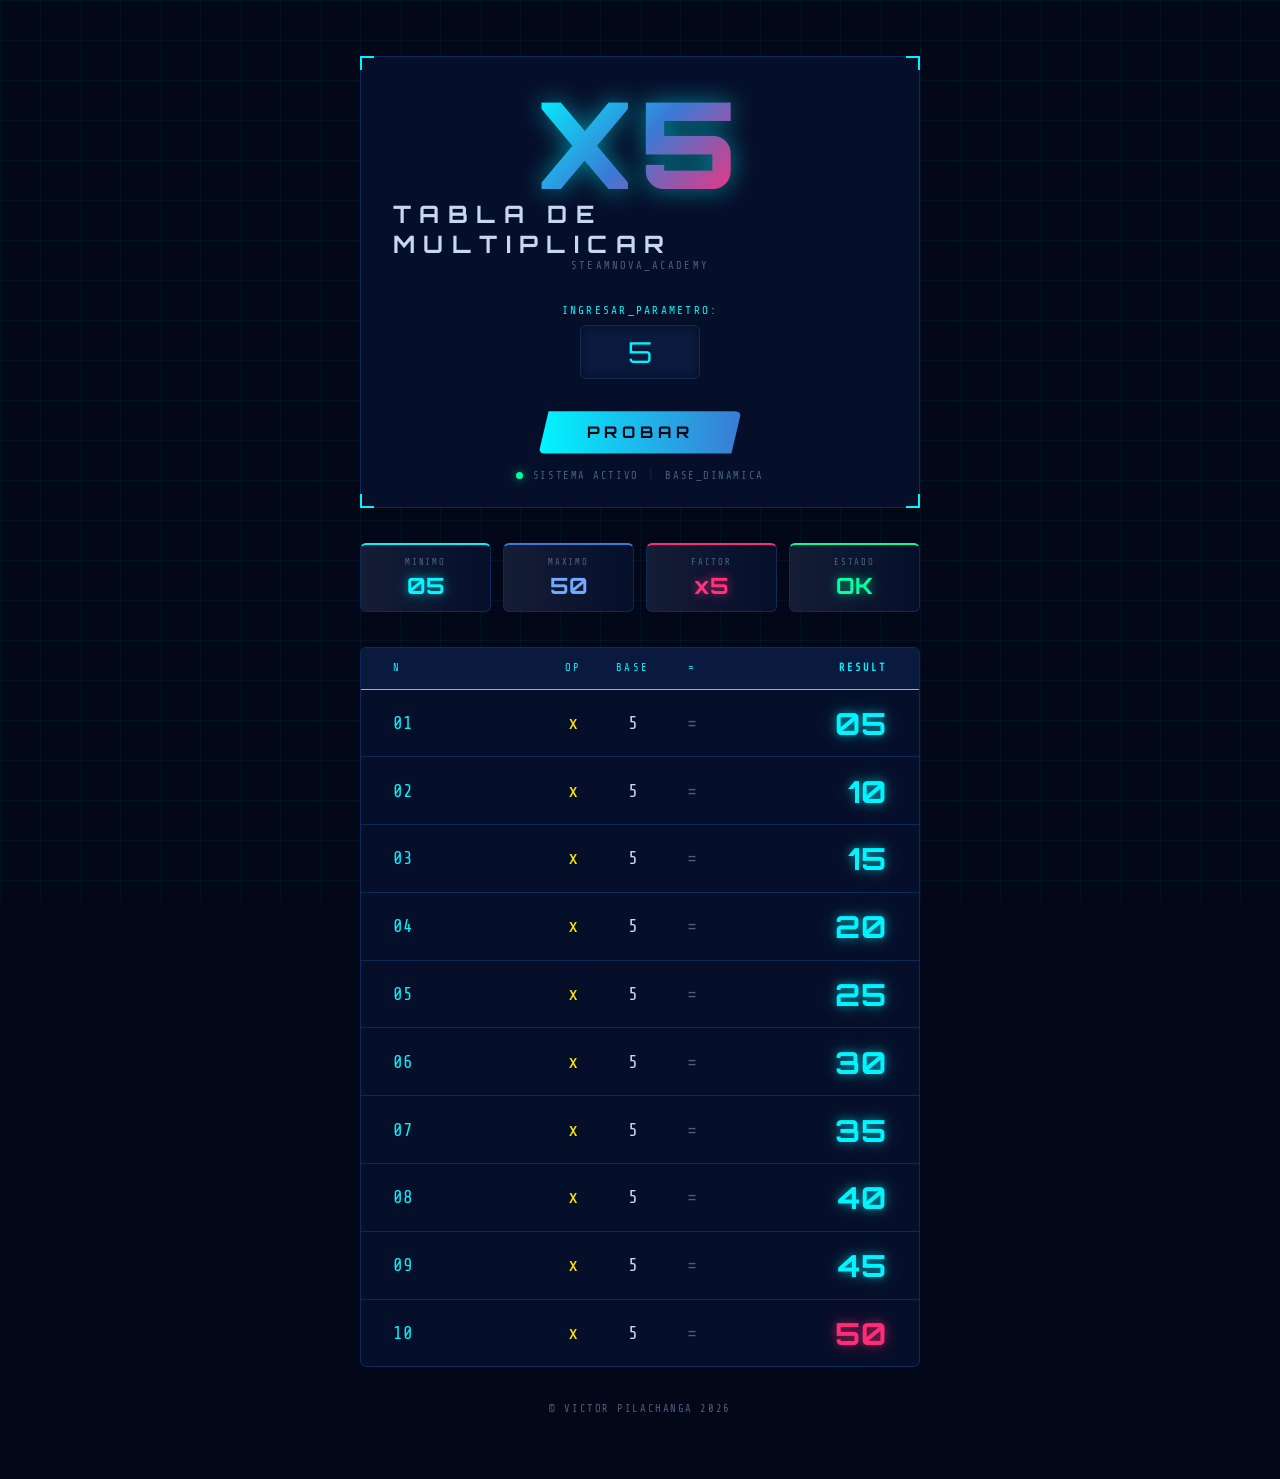
==== commit 535e534f: "se creo la caja de txt para que el usuario interactue" ====
--- a/multiplicar.html
+++ b/multiplicar.html
@@ -3,7 +3,7 @@
 <head>
   <meta charset="UTF-8" />
   <meta name="viewport" content="width=device-width, initial-scale=1.0"/>
-  <title>Tabla del 3 — Tech Edition</title>
+  <title>Tabla de Multiplicar — STEAMNOVA Edition</title>
   <link rel="stylesheet" href="multiplicar.css" />
   <link rel="preconnect" href="https://fonts.googleapis.com" />
   <link rel="preconnect" href="https://fonts.gstatic.com" crossorigin />
@@ -11,62 +11,61 @@
 </head>
 <body>
 
-  <!-- Grid Background -->
   <div class="bg-grid" aria-hidden="true"></div>
   <div class="scanlines" aria-hidden="true"></div>
 
   <div class="page-wrapper">
 
-    <!-- HEADER -->
     <header class="site-header">
       <div class="corner tl" aria-hidden="true"></div>
       <div class="corner tr" aria-hidden="true"></div>
       <div class="corner bl" aria-hidden="true"></div>
       <div class="corner br" aria-hidden="true"></div>
 
-
       <div class="site-title">
-        <span class="title-x3">X3</span>
-        <span class="title-main">TABLA DEL TRES</span>
-        <span class="title-sub">MULTIPLICACION_BASICA</span>
+        <span class="title-x3" id="display-factor">X5</span>
+        <span class="title-main">TABLA DE MULTIPLICAR</span>
+        <span class="title-sub">STEAMNOVA_ACADEMY</span>
       </div>
 
-      <button class="btn-probar" type="button">PROBAR</button>
+      <div class="input-section">
+        <div class="input-wrapper">
+          <label for="numero-base" class="input-label">INGRESAR_PARAMETRO:</label>
+          <input type="number" id="numero-base" class="cyber-input" value="5" min="1" max="99">
+        </div>
+      </div>
+
+      <button class="btn-probar" type="button" onclick="generarTablas()">PROBAR</button>
 
       <div class="status-bar">
         <span class="status-dot" aria-hidden="true"></span>
         SISTEMA ACTIVO
         <span class="status-sep" aria-hidden="true">|</span>
-        FILAS: 10
-        <span class="status-sep" aria-hidden="true">|</span>
-        BASE: 3
+        BASE_DINAMICA
       </div>
     </header>
 
-    <!-- STATS -->
     <div class="stats-strip">
       <div class="stat-card stat-cyan">
         <span class="stat-label">MINIMO</span>
-        <span class="stat-value">03</span>
+        <span class="stat-value" id="stat-min">05</span>
       </div>
       <div class="stat-card stat-blue">
         <span class="stat-label">MAXIMO</span>
-        <span class="stat-value">30</span>
+        <span class="stat-value" id="stat-max">50</span>
       </div>
       <div class="stat-card stat-pink">
         <span class="stat-label">FACTOR</span>
-        <span class="stat-value">x3</span>
+        <span class="stat-value" id="stat-factor">x5</span>
       </div>
       <div class="stat-card stat-green">
-        <span class="stat-label">TOTAL</span>
-        <span class="stat-value">165</span>
+        <span class="stat-label">ESTADO</span>
+        <span class="stat-value">OK</span>
       </div>
     </div>
 
-    <!-- TABLE -->
-    <main class="main-content">
+    <main class="main-content" id="tabla-container">
       <div class="table-card">
-
         <div class="table-row header-row">
           <span class="cell cell-factor">N</span>
           <span class="cell cell-op">OP</span>
@@ -74,95 +73,15 @@
           <span class="cell cell-eq">=</span>
           <span class="cell cell-result">RESULT</span>
         </div>
-
-        <div class="table-row" style="--i:1">
-          <span class="cell cell-factor">01</span>
-          <span class="cell cell-op">x</span>
-          <span class="cell cell-base">3</span>
-          <span class="cell cell-eq">=</span>
-          <span class="cell cell-result">03</span>
         </div>
-
-        <div class="table-row" style="--i:2">
-          <span class="cell cell-factor">02</span>
-          <span class="cell cell-op">x</span>
-          <span class="cell cell-base">3</span>
-          <span class="cell cell-eq">=</span>
-          <span class="cell cell-result">06</span>
-        </div>
-
-        <div class="table-row" style="--i:3">
-          <span class="cell cell-factor">03</span>
-          <span class="cell cell-op">x</span>
-          <span class="cell cell-base">3</span>
-          <span class="cell cell-eq">=</span>
-          <span class="cell cell-result">09</span>
-        </div>
-
-        <div class="table-row" style="--i:4">
-          <span class="cell cell-factor">04</span>
-          <span class="cell cell-op">x</span>
-          <span class="cell cell-base">3</span>
-          <span class="cell cell-eq">=</span>
-          <span class="cell cell-result">12</span>
-        </div>
-
-        <div class="table-row" style="--i:5">
-          <span class="cell cell-factor">05</span>
-          <span class="cell cell-op">x</span>
-          <span class="cell cell-base">3</span>
-          <span class="cell cell-eq">=</span>
-          <span class="cell cell-result">15</span>
-        </div>
-
-        <div class="table-row" style="--i:6">
-          <span class="cell cell-factor">06</span>
-          <span class="cell cell-op">x</span>
-          <span class="cell cell-base">3</span>
-          <span class="cell cell-eq">=</span>
-          <span class="cell cell-result">18</span>
-        </div>
-
-        <div class="table-row" style="--i:7">
-          <span class="cell cell-factor">07</span>
-          <span class="cell cell-op">x</span>
-          <span class="cell cell-base">3</span>
-          <span class="cell cell-eq">=</span>
-          <span class="cell cell-result">21</span>
-        </div>
-
-        <div class="table-row" style="--i:8">
-          <span class="cell cell-factor">08</span>
-          <span class="cell cell-op">x</span>
-          <span class="cell cell-base">3</span>
-          <span class="cell cell-eq">=</span>
-          <span class="cell cell-result">24</span>
-        </div>
-
-        <div class="table-row" style="--i:9">
-          <span class="cell cell-factor">09</span>
-          <span class="cell cell-op">x</span>
-          <span class="cell cell-base">3</span>
-          <span class="cell cell-eq">=</span>
-          <span class="cell cell-result">27</span>
-        </div>
-
-        <div class="table-row row-last" style="--i:10">
-          <span class="cell cell-factor">10</span>
-          <span class="cell cell-op">x</span>
-          <span class="cell cell-base">3</span>
-          <span class="cell cell-eq">=</span>
-          <span class="cell cell-result neon-pink">30</span>
-        </div>
-
-      </div>
     </main>
 
-    <!-- FOOTER -->
     <footer class="site-footer">
       <span>&copy; VICTOR PILACHANGA 2026</span>
     </footer>
 
   </div>
+
+  <script src="multiplicar.js"></script>
 </body>
 </html>
--- a/multiplicar.css
+++ b/multiplicar.css
@@ -525,4 +525,57 @@
   .table-row {
     padding: 0.9rem 2rem;
   }
+}
+
+/* ... (Mantener todo tu CSS anterior y agregar lo siguiente) ... */
+
+.input-section {
+  width: 100%;
+  margin: 1rem 0;
+}
+
+.input-wrapper {
+  display: flex;
+  flex-direction: column;
+  align-items: center;
+  gap: 0.5rem;
+}
+
+.input-label {
+  font-family: var(--ff-mono);
+  font-size: 0.7rem;
+  color: var(--clr-cyan);
+  letter-spacing: 0.2em;
+}
+
+.cyber-input {
+  background: var(--clr-surface2);
+  border: 1px solid var(--clr-border);
+  color: var(--clr-cyan);
+  font-family: var(--ff-display);
+  font-size: 1.8rem;
+  padding: 0.5rem;
+  width: 120px;
+  border-radius: var(--radius);
+  outline: none;
+  text-align: center;
+  transition: all var(--trans);
+  box-shadow: inset 0 0 10px rgba(0,0,0,0.5);
+}
+
+.cyber-input:focus {
+  border-color: var(--clr-cyan);
+  box-shadow: var(--glow-cyan);
+}
+
+/* Eliminar flechas del input number */
+.cyber-input::-webkit-inner-spin-button,
+.cyber-input::-webkit-outer-spin-button {
+  -webkit-appearance: none;
+  margin: 0;
+}
+
+/* Estilo para que el título grande cambie dinámicamente */
+#display-factor {
+    transition: all 0.5s ease;
 }
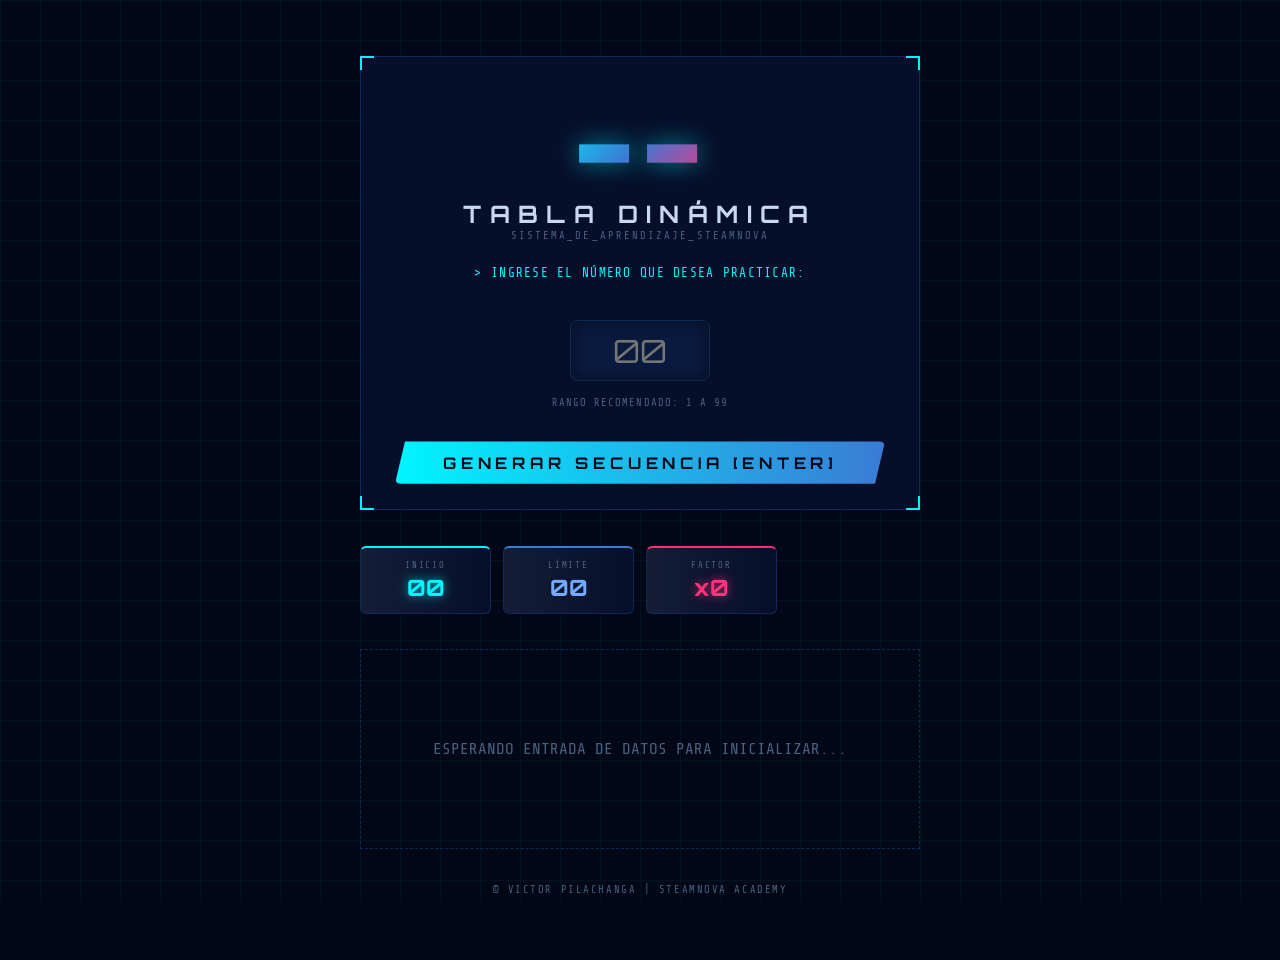
==== commit 0b64815a: "fin del taller" ====
--- a/multiplicar.html
+++ b/multiplicar.html
@@ -3,7 +3,7 @@
 <head>
   <meta charset="UTF-8" />
   <meta name="viewport" content="width=device-width, initial-scale=1.0"/>
-  <title>Tabla de Multiplicar — STEAMNOVA Edition</title>
+  <title>Generador de Tablas — STEAMNOVA</title>
   <link rel="stylesheet" href="multiplicar.css" />
   <link rel="preconnect" href="https://fonts.googleapis.com" />
   <link rel="preconnect" href="https://fonts.gstatic.com" crossorigin />
@@ -17,69 +17,55 @@
   <div class="page-wrapper">
 
     <header class="site-header">
-      <div class="corner tl" aria-hidden="true"></div>
-      <div class="corner tr" aria-hidden="true"></div>
-      <div class="corner bl" aria-hidden="true"></div>
-      <div class="corner br" aria-hidden="true"></div>
+      <div class="corner tl"></div><div class="corner tr"></div>
+      <div class="corner bl"></div><div class="corner br"></div>
 
       <div class="site-title">
-        <span class="title-x3" id="display-factor">X5</span>
-        <span class="title-main">TABLA DE MULTIPLICAR</span>
-        <span class="title-sub">STEAMNOVA_ACADEMY</span>
+        <span class="title-x3" id="display-factor">--</span>
+        <span class="title-main">TABLA DINÁMICA</span>
+        <span class="title-sub">SISTEMA_DE_APRENDIZAJE_STEAMNOVA</span>
+      </div>
+
+      <div class="user-guide">
+        <p class="guide-text"><span class="cursor">></span> INGRESE EL NÚMERO QUE DESEA PRACTICAR:</p>
       </div>
 
       <div class="input-section">
         <div class="input-wrapper">
-          <label for="numero-base" class="input-label">INGRESAR_PARAMETRO:</label>
-          <input type="number" id="numero-base" class="cyber-input" value="5" min="1" max="99">
+          <input type="number" id="numero-base" class="cyber-input" placeholder="00" min="1" max="99">
+          <span class="input-hint">RANGO RECOMENDADO: 1 A 99</span>
         </div>
       </div>
 
-      <button class="btn-probar" type="button" onclick="generarTablas()">PROBAR</button>
-
-      <div class="status-bar">
-        <span class="status-dot" aria-hidden="true"></span>
-        SISTEMA ACTIVO
-        <span class="status-sep" aria-hidden="true">|</span>
-        BASE_DINAMICA
-      </div>
+      <button class="btn-probar" type="button" onclick="generarTablas()">
+        GENERAR SECUENCIA [ENTER]
+      </button>
     </header>
 
     <div class="stats-strip">
       <div class="stat-card stat-cyan">
-        <span class="stat-label">MINIMO</span>
-        <span class="stat-value" id="stat-min">05</span>
+        <span class="stat-label">INICIO</span>
+        <span class="stat-value" id="stat-min">00</span>
       </div>
       <div class="stat-card stat-blue">
-        <span class="stat-label">MAXIMO</span>
-        <span class="stat-value" id="stat-max">50</span>
+        <span class="stat-label">LÍMITE</span>
+        <span class="stat-value" id="stat-max">00</span>
       </div>
       <div class="stat-card stat-pink">
         <span class="stat-label">FACTOR</span>
-        <span class="stat-value" id="stat-factor">x5</span>
-      </div>
-      <div class="stat-card stat-green">
-        <span class="stat-label">ESTADO</span>
-        <span class="stat-value">OK</span>
+        <span class="stat-value" id="stat-factor">x0</span>
       </div>
     </div>
 
     <main class="main-content" id="tabla-container">
-      <div class="table-card">
-        <div class="table-row header-row">
-          <span class="cell cell-factor">N</span>
-          <span class="cell cell-op">OP</span>
-          <span class="cell cell-base">BASE</span>
-          <span class="cell cell-eq">=</span>
-          <span class="cell cell-result">RESULT</span>
-        </div>
-        </div>
+      <div class="system-message">
+        <p>ESPERANDO ENTRADA DE DATOS PARA INICIALIZAR...</p>
+      </div>
     </main>
 
     <footer class="site-footer">
-      <span>&copy; VICTOR PILACHANGA 2026</span>
+      <span>&copy; VICTOR PILACHANGA | STEAMNOVA ACADEMY</span>
     </footer>
-
   </div>
 
   <script src="multiplicar.js"></script>
--- a/multiplicar.css
+++ b/multiplicar.css
@@ -578,4 +578,80 @@
 /* Estilo para que el título grande cambie dinámicamente */
 #display-factor {
     transition: all 0.5s ease;
-}+}
+
+/* ... (Se asume que conservas tus variables :root anteriores) ... */
+
+/* Estilos de Guía y Usuario */
+.user-guide {
+  margin: 0.5rem 0;
+  text-align: center;
+}
+
+.guide-text {
+  font-family: var(--ff-mono);
+  color: var(--clr-cyan);
+  font-size: 0.8rem;
+  letter-spacing: 0.1em;
+}
+
+.cursor {
+  animation: blink 1s infinite;
+}
+
+@keyframes blink { 50% { opacity: 0; } }
+
+/* Estilos de Entrada de Datos */
+.input-section {
+  margin-bottom: 1rem;
+  display: flex;
+  justify-content: center;
+}
+
+.input-wrapper {
+  display: flex;
+  flex-direction: column;
+  align-items: center;
+}
+
+.cyber-input {
+  background: var(--clr-surface2);
+  border: 1px solid var(--clr-border);
+  color: var(--clr-cyan);
+  font-family: var(--ff-display);
+  font-size: 2rem;
+  padding: 0.6rem;
+  width: 140px;
+  border-radius: 8px;
+  text-align: center;
+  outline: none;
+  transition: all 0.3s ease;
+  box-shadow: inset 0 0 15px rgba(0,0,0,0.5);
+}
+
+.cyber-input:focus {
+  border-color: var(--clr-cyan);
+  box-shadow: var(--glow-cyan);
+}
+
+.input-hint {
+  font-family: var(--ff-mono);
+  font-size: 0.65rem;
+  color: var(--clr-muted);
+  margin-top: 0.5rem;
+  letter-spacing: 0.1em;
+}
+
+/* Mensaje del Sistema */
+.system-message {
+  height: 200px;
+  display: flex;
+  align-items: center;
+  justify-content: center;
+  border: 1px dashed var(--clr-border);
+  color: var(--clr-muted);
+  font-family: var(--ff-mono);
+  text-align: center;
+}
+
+/* ... (El resto de tus estilos de table-card, row, cell, etc.) ... */
